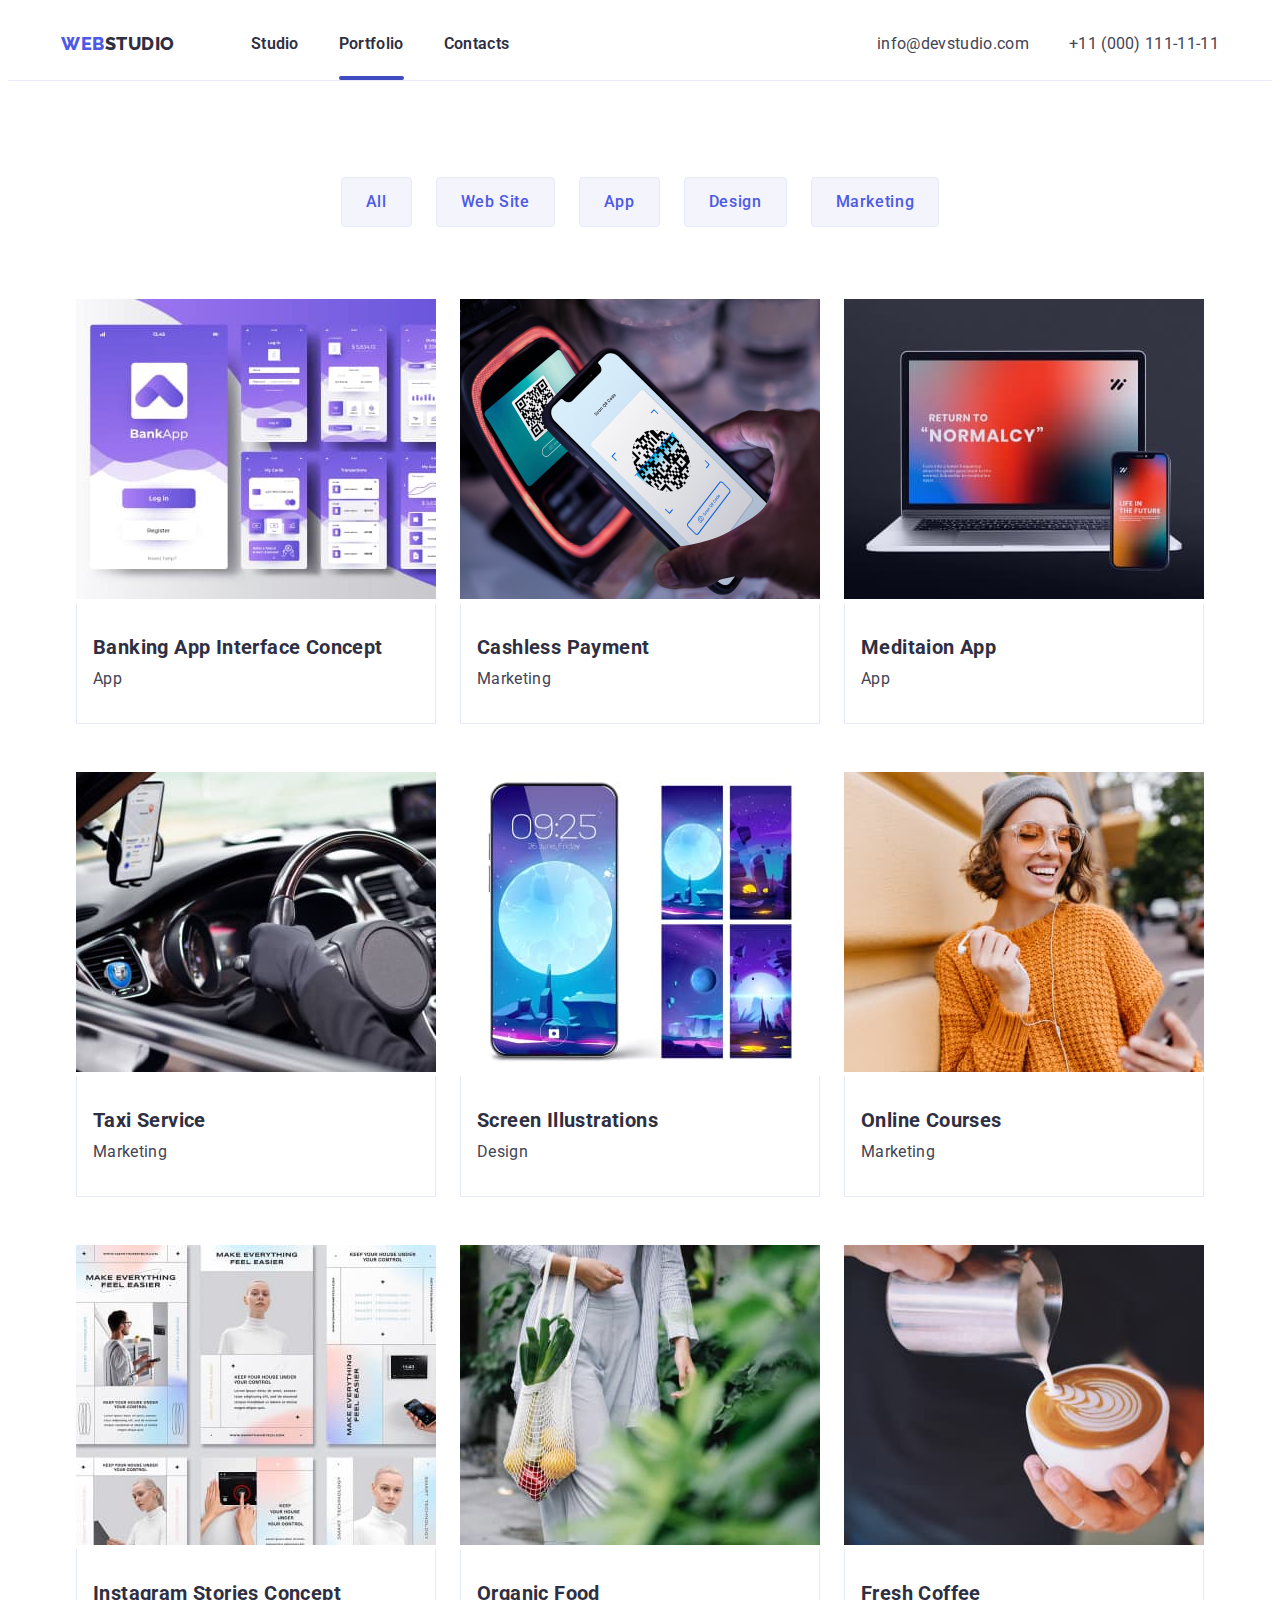
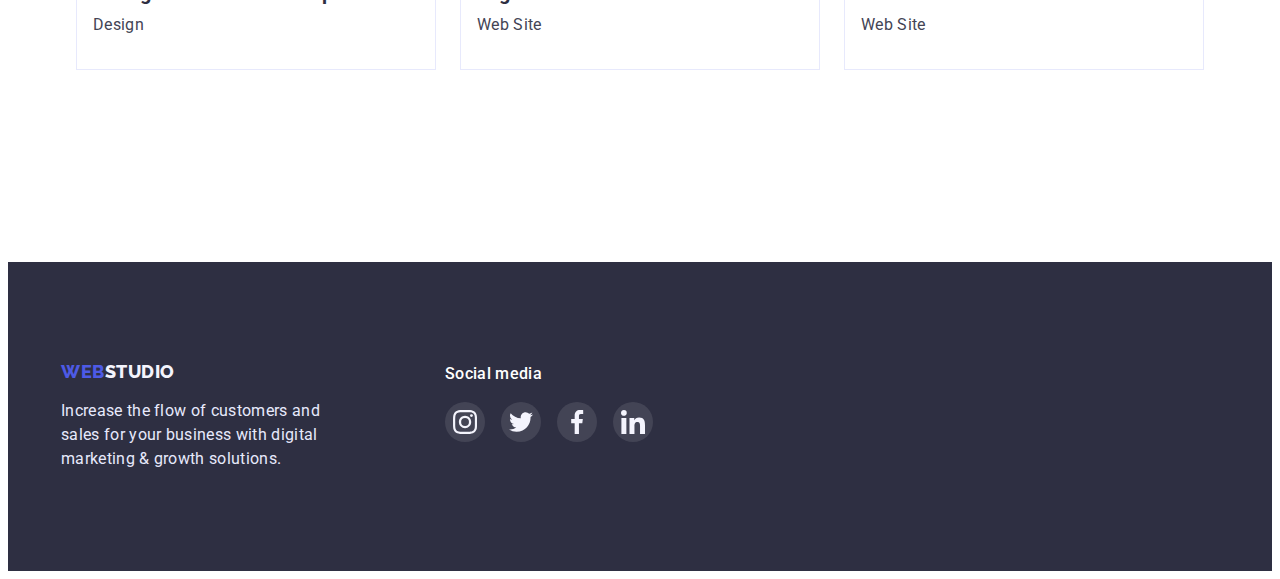
==== portfolio.html @ 74146f87 "add file" ====
<!DOCTYPE html>
<html lang="en">

<head>
    <meta charset="UTF-8">
    <meta http-equiv="X-UA-Compatible" content="IE=edge">
    <meta name="viewport" content="width=device-width, initial-scale=1.0">
    <title>Document</title>
    <link rel="preconnect" href="https://fonts.googleapis.com">
    <link rel="preconnect" href="https://fonts.gstatic.com" crossorigin>
    <link href="https://fonts.googleapis.com/css2?family=Raleway:wght@800&family=Roboto:wght@400;500;700&display=swap"
        rel="stylesheet">
    <link rel="stylesheet" href="https://cdnjs.cloudflare.com/ajax/libs/modern-normalize/1.1.0/modern-normalize.min.css"
        integrity="sha512-wpPYUAdjBVSE4KJnH1VR1HeZfpl1ub8YT/NKx4PuQ5NmX2tKuGu6U/JRp5y+Y8XG2tV+wKQpNHVUX03MfMFn9Q=="
        crossorigin="anonymous" referrerpolicy="no-referrer" />
    <link rel="stylesheet" href="./css/styles.css">
</head>

<body>
    <!--header-->
    <header class="header">
        <div class="container">
            <nav class="header-navigation">
                <a class="logo link" href="./index.html"> <span class="web">WEB</span>STUDIO</a>
                <ul class="header-list list">
                    <li class="header-item text"><a class="header-link link" href="./index.html">Studio</a></li>
                    <li class="header-item text"><a class="header-link link current" href="./portfolio.html">Portfolio</a></li>
                    <li class="header-item text"><a class="header-link link" href="">Contacts</a></li>
                </ul>
            </nav>
            <ul class="header-list list">
                <li><a class="header-mail link text" href="">info@devstudio.com</a></li>
                <li><a class="header-tel link text" href="">+11 (000) 111-11-11</a></li>
            </ul>
        </div>
    </header>
    <main>
        <!--hero-->
        <section class="hero">
            <div class="container">
                <h1 class="visually-hidden">buttons</h1>
                <h2 class="visually-hidden">button</h2>
                <ul class="hero-list-port list">
                    <li class="hero-item-btn"><button class="hero-btn" type="button">All</button></li>
                    <li class="hero-item-btn"><button class="hero-btn" type="button">Web Site</button></li>
                    <li class="hero-item-btn"><button class="hero-btn" type="button">App</button></li>
                    <li class="hero-item-btn"><button class="hero-btn" type="button">Design</button></li>
                    <li class="hero-item-btn"><button class="hero-btn" type="button">Marketing</button></li>
                </ul>
                <ul class="hero-list-port list">
                    <li class="hero-item">
                        <div class="port">
                            <img class="img-port" src="./images/homework2/Banking.jpg" alt="Banking" width="360">
                            <div class="overlay">
                                <p class="overlay-text">14 Stylish and User-Friendly App Design Concepts · Task Manager App · Calorie Tracker App · Exotic Fruit Ecommerce App ·
                                Cloud Storage App</p>
                            </div>
                        </div >
                        <div class="card">
                            <h3 class="hero-headline">Banking App Interface Concept</h3>
                            <p class="hero-text">App</p>
                        </div >
                    </li>
                    <li class="hero-item"><img class="img-port" src="./images/homework2/fone.jpg " alt="fone" width="360">
                        <div class="card">
                            <h3 class="hero-headline">Cashless Payment</h3>
                            <p class="hero-text">Marketing</p>
                        </div >
                    </li>
                    <li class="hero-item"><img class="img-port" src="./images/homework2/Meditaion.jpg" alt="Meditaion" width="360">
                        <div class="card">
                            <h3 class="hero-headline">Meditaion App</h3>
                            <p class="hero-text">App</p>
                        </div >
                    </li>
                    <li class="hero-item"><img class="img-port" src="./images/homework2/taxi.jpg" alt="taxi" width="360">
                        <div class="card">
                            <h3 class="hero-headline">Taxi Service</h3>
                            <p class="hero-text">Marketing</p>
                        </div >
                    </li>
                    <li class="hero-item"><img class="img-port" src="./images/homework2/phone.jpg" alt="phone" width="360">
                        <div class="card">
                            <h3 class="hero-headline">Screen Illustrations</h3>
                            <p class="hero-text">Design</p>
                        </div>
                    </li>
                    <li class="hero-item"><img class="img-port" src="./images/homework2/Online.jpg" alt="Online" width="360">
                        <div class="card">
                            <h3 class="hero-headline">Online Courses</h3>
                            <p class="hero-text">Marketing</p>
                        </div >
                    </li>
                    <li class="hero-item"><img class="img-port" src="./images/homework2/Instagram.jpg" alt="Instagram" width="360">
                        <div class="card">
                            <h3 class="hero-headline">Instagram Stories Concept</h3>
                            <p class="hero-text">Design</p>
                        </div >
                    </li>
                    <li class="hero-item"><img class="img-port" src="./images/homework2/Organic.jpg" alt="Organic" width="360">
                        <div class="card">
                            <h3 class="hero-headline">Organic Food</h3>
                            <p class="hero-text">Web Site</p>
                        </div >
                    </li>
                    <li class="hero-item"><img class="img-port" src="./images/homework2/cofe.jpg" alt="cofe" width="360">
                        <div class="card">
                            <h3 class="hero-headline">Fresh Coffee</h3>
                            <p class="hero-text">Web Site</p>
                        </div >
                    </li>
                </ul>
            </div>
        </section>
    </main>
    <!--footer-->
    <footer class="footer">
        <div class="container flex">
            <div class="footer-left">
                <a class="footer-logo link" href="./index.html"> <span class="web">WEB</span>STUDIO</a>
                <p class="footer-text">Increase the flow of customers and sales for your
                    business with digital marketing &#38; growth solutions.</p>
            </div>
            <div class="social">
                <p class="social-text">Social media</p>
                <ul class="social-list list">
                    <li class="social-item"><a class="social-link link" href="">
                            <svg class="social-icon" width="24" height="24">
                                <use xlink:href="./images/icons.svg#icon-instagram"></use>
                            </svg>
                        </a></li>
                    <li class="social-item"><a class="social-link link" href="">
                            <svg class="social-icon" width="24" height="24">
                                <use xlink:href="./images/icons.svg#icon-twitter"></use>
                            </svg>
                        </a></li>
                    <li class="social-item"><a class="social-link link" href="">
                            <svg class="social-icon" width="24" height="24">
                                <use xlink:href="./images/icons.svg#icon-facebook"></use>
                            </svg>
                        </a></li>
                    <li class="social-item"><a class="social-link link" href="">
                            <svg class="social-icon" width="24" height="24">
                                <use xlink:href="./images/icons.svg#icon-linkedin"></use>
                            </svg>
                        </a></li>
                </ul>
            </div>
        </div>
    </footer>
</body>

</html>
---- css/styles.css ----
:root {
--primary-color: #2E2F42;
--secondary-color: #434455;
--primary-btn: #4D5AE5;
--secondary-btn: #FFFFFF;
--cub: cubic-bezier(0.4, 0, 0.2, 1);
}

.list{list-style: none;}
.link{text-decoration: none;}

.container {
width: 1158px;
padding-left: 15px;
padding-right: 15px;
margin: 0 auto;
}

p,
h1,
h2,
h3,
h4,
h5,
h6 {
margin: 0;
}

ul {
margin: 0;
padding-left: 0;
}

.visually-hidden {
position: absolute;
width: 1px;
height: 1px;
margin: -1px;
border: 0;
padding: 0;

white-space: nowrap;
clip-path: inset(100%);
clip: rect(0 0 0 0);
overflow: hidden;
}

body {
font-family: "roboto", sans-serif;
color: var(--primary-color);
}

/* -----header----- */
.text{
font-size: 16px;
line-height: 1.5;
letter-spacing: 0.02em;
}
.header-list{
display: flex;
margin-left: auto;
gap: 40px;
}

.header {
background-color: #FFFFFF;
padding-top: 24px;
padding-bottom: 24px;
border-bottom: 1px solid #E7E9FC;
}

.header>.container{display: flex;}

.logo{
font-family: 'Raleway', sans-serif;
font-weight: 800;
font-size: 18px;
line-height: 1.33;
letter-spacing: 0.03em;
color: #2E2F42;
margin-right: 76px;
}

.web{color: var(--primary-btn);}

.header-link {
font-weight: 600;
color: var(--primary-color);
transition: color 250ms var(--cub);
}

.header-link:hover,
.header-link:focus{
color: var(--primary-btn);
}

.header-mail {
color: var(--secondary-color);
transition: color 250ms var(--cub);
}
.header-tel {
color: var(--secondary-color);
transition: color 250ms var(--cub);
}

.header-mail:hover,
.header-mail:focus {
color: var(--primary-btn);
}
.header-tel:hover,
.header-tel:focus {
color: var(--primary-btn);
}

.header-navigation
{display: flex;}


.header-item{
    position: relative;
}


.header-list .header-link.current::after{
    position: absolute;
    left: 0;
    bottom: -24px;
    content: "";    
    display: block;
    width: 100%;
    height: 4px;
    background-color: #404BBF;
    border-radius: 2px;

}

/* ------hero----- */ 
.hero{
padding-top: 96px;
padding-bottom: 120px;
}

.port{
    position: relative;
    overflow: hidden;
}

.overlay {
    position: absolute;
    left: 0;
    top:100%;
    width: 100%;
    height: 100%;
    background-color: var(--primary-btn);
    transition-duration: 250ms;

}

.overlay-text{
    padding: 40px 32px;
    font-weight: 400;
font-size: 16px;
line-height: 1.5;
letter-spacing: 0.02em;
color: #F4F4FD;
}

.hero-item:hover .overlay{
    transform: translateY(-100%);
}


.hero-index{
max-width: 1440px;
margin: auto;
padding-top: 188px;
padding-bottom: 188px;
background-image: linear-gradient(
    rgba(46, 47, 66, 0.7),
    rgba(46, 47, 66, 0.7)),
url(../images/hero-bg-index.jpg);
background-repeat: no-repeat;
background-position: center;

}


.hero-title {
font-size: 36px;
line-height: 1.11;
letter-spacing: 0.02em;
color: var(--primary-color);
}

.hero-list{
display: flex;
justify-content: space-between;
gap: 24px;
}

.hero-icon{
display: flex;
justify-content: space-between;
gap: 24px;
}


.hero-item-index{
width: 264px;
}

.hero-item {
transition: box-shadow 250ms var(--cub);
}

.hero-item:hover,
.hero-item:focus{
box-shadow: 
0px 1px 6px rgba(46, 47, 66, 0.08),
0px 1px 1px rgba(46, 47, 66, 0.16), 
0px 2px 1px rgba(46, 47, 66, 0.08);
}

.hero-list-port
{display: flex;
gap: 24px;
flex-wrap: wrap;
justify-content: center;
row-gap: 48px;
margin-bottom: 72px;
}

.card{
padding: 32px 16px;
border: 1px solid #E7E9FC;
border-top: none;
}

.hero-text {
margin-top: 8px;
}

.hero-main {
font-weight: 700;
font-size: 56px;
line-height: 1.07;
letter-spacing: 0.02em;
color: #FFFFFF;
text-align: center;
width: 496px;
margin: auto;
}

.hero-btn {
font-family: inherit;
font-weight: 500;
font-size: 16px;
line-height: 1.5;
letter-spacing: 0.04em;
color: var(--primary-btn);
cursor: pointer;
background-color: #F4F4FD;
border-radius: 4px;
border: 1px solid #E7E9FC;
padding: 12px 24px;
transition: 
background-color 250ms var(--cub),
box-shadow 250ms var(--cub),
color 250ms var(--cub);
}

.hero-index-btn{
font-family: inherit;
font-weight: 500;
font-size: 16px;
line-height: 1.5;
letter-spacing: 0.04em;
color:var(--secondary-btn);
cursor: pointer;
background-color:var(--primary-btn);
box-shadow: 0px 4px 4px rgba(0, 0, 0, 0.15);
border-radius: 4px;
padding: 12px 32px;
margin: auto;
display: block;
margin-top: 48px;
border-color: transparent;
transition: 
background-color 250ms var(--cub),
box-shadow 250ms var(--cub);
}

.hero-index-btn:hover,
.hero-index-btn:focus {
box-shadow: 
0px 1px 6px rgba(46, 47, 66, 0.08), 
0px 1px 1px rgba(46, 47, 66, 0.16), 
0px 2px 1px rgba(46, 47, 66, 0.08); 
background-color: #404BBF;
}

.hero-btn:hover,
.hero-btn:focus {
color: #FFFFFF;
background-color: var(--primary-btn);
box-shadow: 
0px 3px 1px rgba(0, 0, 0, 0.1),
0px 2px 1px rgba(0, 0, 0, 0.08),
0px 2px 2px rgba(0, 0, 0, 0.12);
}

.hero-headline {
font-size: 20px;
line-height: 1.2;
letter-spacing: 0.02em;
color: var(--primary-color);
}

.hero-headline-index{
font-weight: 500;
font-size: 20px;
line-height: 1.2;
letter-spacing: 0.02em;
margin-bottom: 8px;

}
.hero-text {
font-size: 16px;
line-height: 1.5;
letter-spacing: 0.02em;
color: var(--secondary-color);
}

.hero-text-index{
font-size: 16px;
line-height: 1.5;
letter-spacing: 0.02em;
color: var(--secondary-color);
margin-bottom: 8px;
}

/* -----Our goal------ */

.our-goal{
display: flex;
justify-content: space-between;
padding-top: 120px;
padding-bottom: 120px;
margin: 0 auto;
}

.our-goal-icon{}

.our-icon {
width: 264px;
height: 112px;
display: flex;
align-items: center;
justify-content: center;
background-color: #F4F4FD;
border-radius: 4px;
margin-bottom: 8px;
}

/* -----What-index----- */

.what-title-index{
margin-bottom: 72px;
text-align: center;
font-size: 36px;
line-height: 1.11;
letter-spacing: 0.02em;
}

.what-index {
padding-bottom: 120px;
}

/* -----our-team----- */
.our-team {
padding-top: 120px;
padding-bottom: 110px;
background-color:  #F4F4FD;
}
.our-team-title{
text-align: center;
margin-bottom: 72px;
font-size: 36px;
line-height: 1.11;
letter-spacing: 0.02em;
}

.our-team-name{
text-align: center;
padding: 32px 16px;
}

.out-team-item{
background: #FFFFFF;
box-shadow: 
0px 1px 6px rgba(46, 47, 66, 0.08), 
0px 1px 1px rgba(46, 47, 66, 0.16), 
0px 2px 1px rgba(46, 47, 66, 0.08);
border-radius: 0px 0px 4px 4px;
}

.our-soc-list{
display: flex;
justify-content: center;
gap: 24px;
}
.our-soc-item {
width: 40px;
height: 40px;
}
.our-soc-link {
width: 100%;
height: 100%;
background-color: var(--primary-btn);
border-radius: 50%;
display: flex;
align-items: center;
justify-content: center;
transition: 
background-color 250ms var(--cub);
}

.our-soc-link:hover,
.our-soc-link:focus {
background-color: #404BBF;
}

/* -----customers----- */

.customers {
padding-top: 130px;
padding-bottom: 120px;
}

.customers-title {
text-align: center;
margin-bottom: 72px;
font-size: 36px;
line-height: 1.11;
letter-spacing: 0.02em;
}

.customers-list{
display: flex;
gap: 24px;
}

.customers-item{
width: calc((100%-120px)/6);
height: 88px;
}

.customers-link{
width: 100%;
height: 100%;
border: 1px solid #8E8F99;
border-radius: 4px;
display: flex;
align-items: center;
justify-content: center;
transition: 
border-color 250ms var(--cub),
}

.customers-icon{
fill: #8e8f99;
transition: fill 250ms var(--cub);
}

.customers-link:hover,
.customers-link:focus {
border-color:var(--primary-btn);
}

.customers-link:hover .customers-icon{
fill:var(--primary-btn);
}
.customers-link:focus .customers-icon{
fill:var(--primary-btn);
}

/* -----footer----- */

.footer {
padding-top: 100px;
padding-bottom: 100px;
background-color:#2E2F42;
}

.flex {
    display: flex;
}

.footer-logo {
font-family: 'Raleway';
font-weight: 800;
font-size: 18px;
line-height: 1.16;
letter-spacing: 0.03em;
text-transform: uppercase;
color: #F4F4FD;
display: block;
margin-bottom: 16px;
}


.footer-text {
font-size: 16px;
line-height: 1.5;
letter-spacing: 0.02em;
color: #E7E9FC;
width: 264px;
}

.social {
margin-left: 120px;
}
.social-text {
font-weight: 500;
font-size: 16px;
line-height: 1.5;
letter-spacing: 0.02em;
color: #FFFFFF;
margin-bottom: 16px;
}
.social-list {
display: flex;
gap: 16px;
}

.social-item {
width: 40px;
height: 40px;

}
.social-link {
width: 100%;
height: 100%;
background-color: rgba(255, 255, 255, 0.1);
border-radius: 50%;
display: flex;
align-items: center;
justify-content: center;
transition: 
background-color 250ms var(--cub);
}

.social-link:hover,
.social-link:focus {
background-color: #31D0AA;
}

/* -----modal----- */

.backdrop{
    position: fixed;
    top: 0;
    width: 100%;
    height: 100%;
    background-color:rgba(46, 47, 66, 0.4);
    transition: 
    opacity 250ms var(--cub), visibility 250ms var(--cub);
}

.modal {
    position: absolute;
    top: 50%;
    left: 50%;
    width: 408px;
    min-height: 576px;
    background-color: #FCFCFC;
    box-shadow: 
    0px 1px 1px rgba(0, 0, 0, 0.14),
    0px 1px 3px rgba(0, 0, 0, 0.12),
    0px 2px 1px rgba(0, 0, 0, 0.2);
    border-radius: 4px;
    transform: translate(-50%,-50%) scaleX(1);
    transition: transform 550ms var(--cub);
    }

.backdrop.is-hidden .modal{
    transform: translate(-50%,-50%) scaleX(0);
}

.modal-close {
    position: absolute;
    top: 24px;
    right: 24px;
    width: 24px;
    height: 24px;
    border-radius: 50%;
    background: #E7E9FC;
    border: 1px solid rgba(0, 0, 0, 0.1);
    padding: 0;
    margin: 0;
    display: flex;
    justify-content: center;
    align-items: center;
}

.is-hidden{
    opacity: 0;
    visibility: hidden;
    pointer-events: none;
}
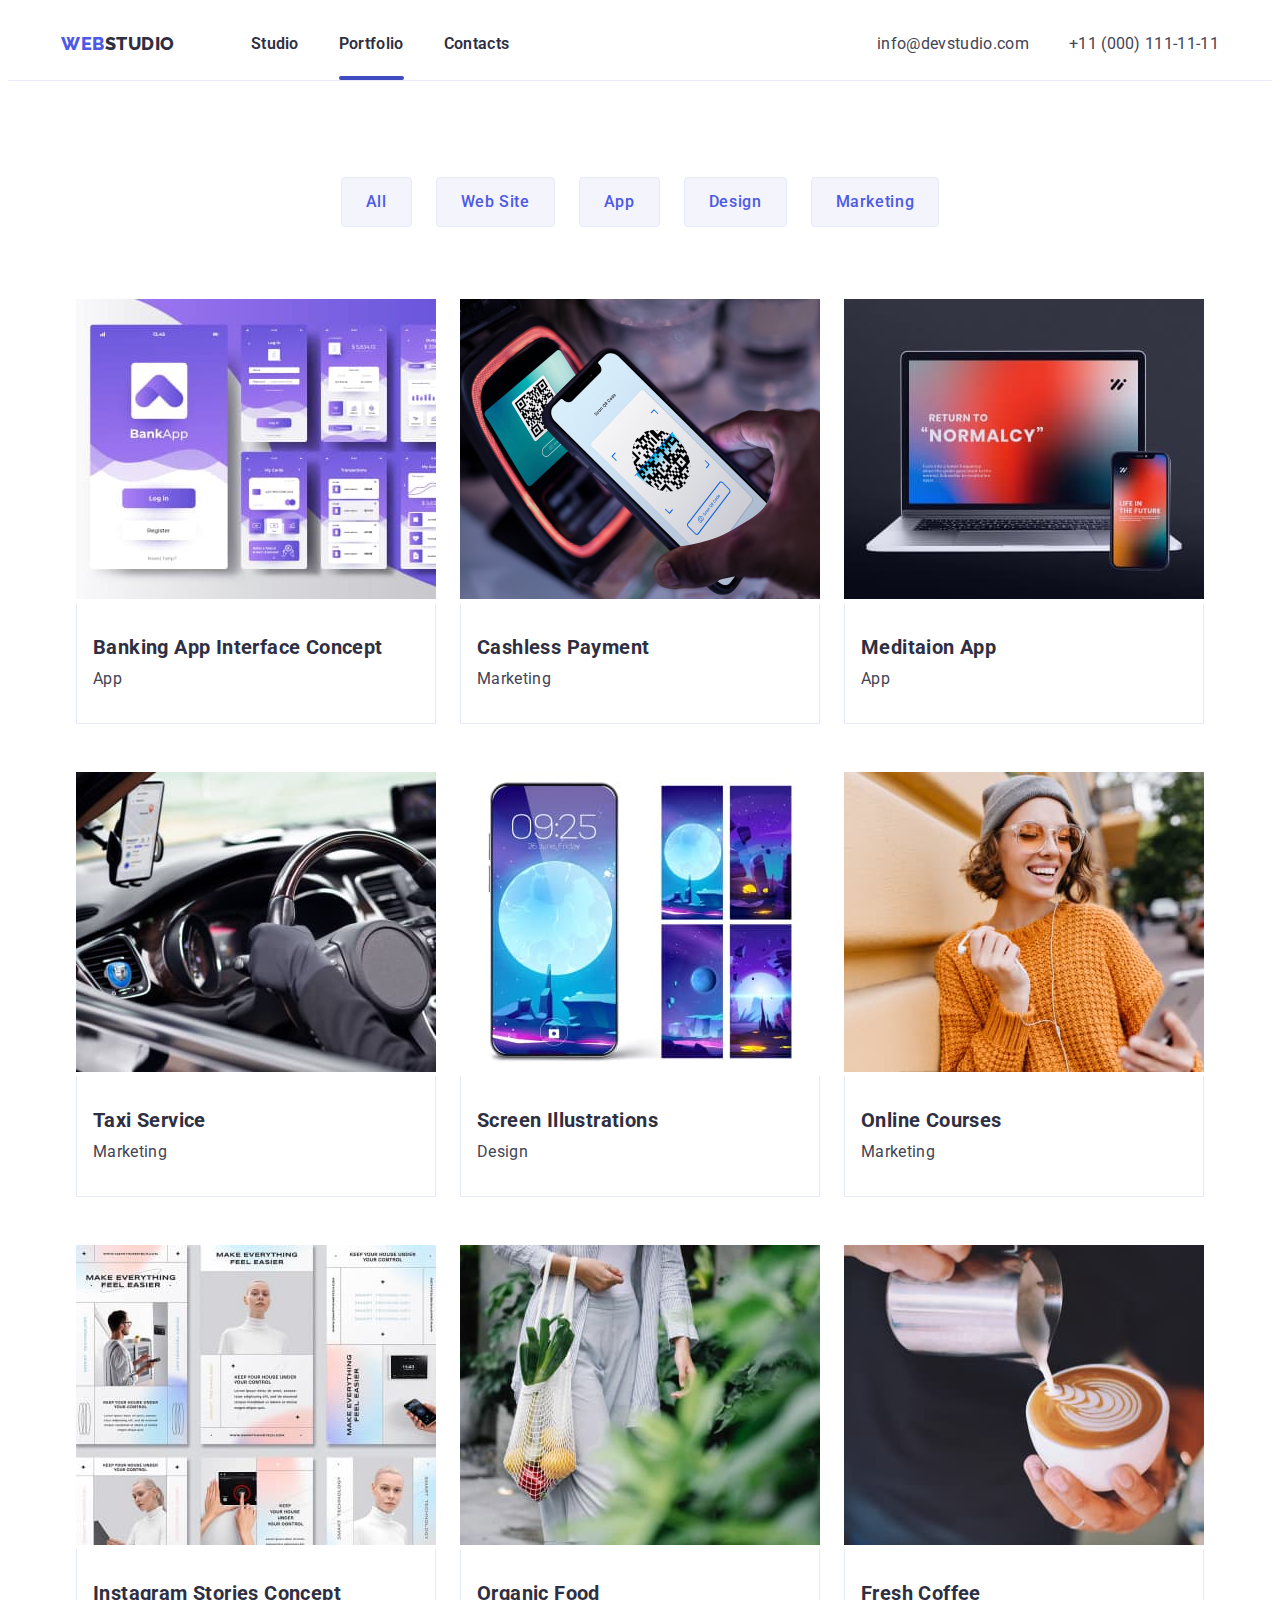
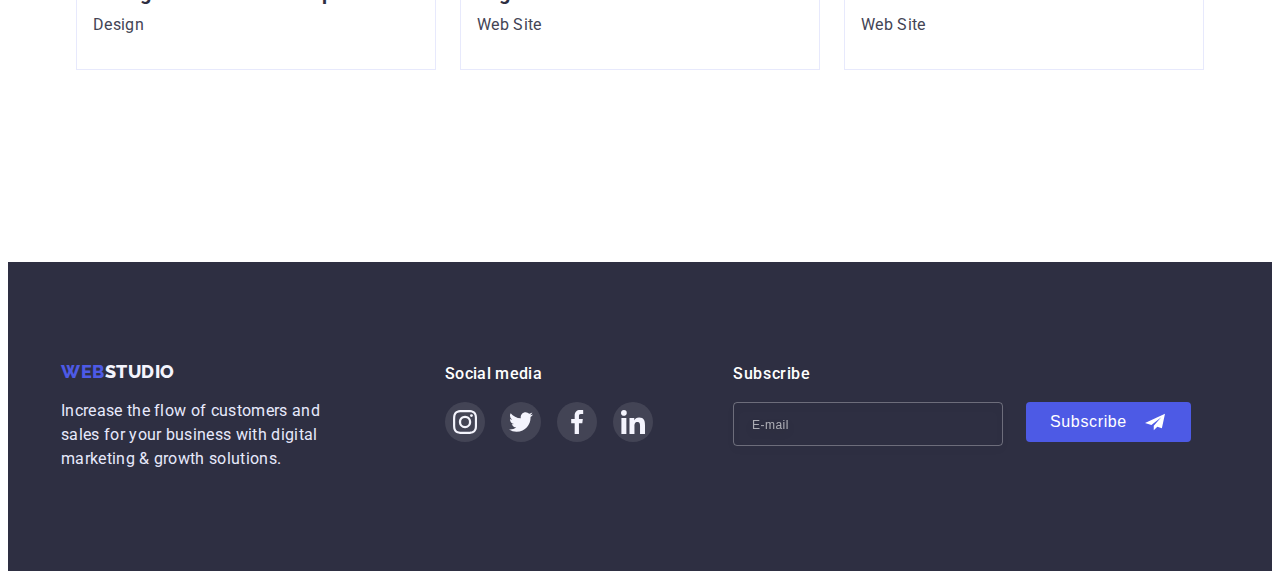
==== commit d30a2e22: "final" ====
--- a/portfolio.html
+++ b/portfolio.html
@@ -146,6 +146,17 @@
                         </a></li>
                 </ul>
             </div>
+            <div class="footer-form">
+                <p class="footer-email">Subscribe</p>
+                <form class="footer-subscribe">
+                    <input type="email" class="footer-input" name="email" id="email" placeholder="E-mail">
+                    <button type="submit" class="footer-submit"> <span class="sub-text">Subscribe</span>
+                    <svg class="sub-icon" width="24" height="20">
+                        <use xlink:href="./images/icons.svg#plane"></use>
+                    </svg>
+                </button>
+                </form>
+            </div>
         </div>
     </footer>
 </body>
--- a/css/styles.css
+++ b/css/styles.css
@@ -573,6 +573,7 @@
     left: 50%;
     width: 408px;
     min-height: 576px;
+    padding: 24px;
     background-color: #FCFCFC;
     box-shadow: 
     0px 1px 1px rgba(0, 0, 0, 0.14),
@@ -580,7 +581,7 @@
     0px 2px 1px rgba(0, 0, 0, 0.2);
     border-radius: 4px;
     transform: translate(-50%,-50%) scaleX(1);
-    transition: transform 550ms var(--cub);
+    transition: transform 250ms var(--cub);
     }
 
 .backdrop.is-hidden .modal{
@@ -588,9 +589,6 @@
 }
 
 .modal-close {
-    position: absolute;
-    top: 24px;
-    right: 24px;
     width: 24px;
     height: 24px;
     border-radius: 50%;
@@ -601,6 +599,17 @@
     display: flex;
     justify-content: center;
     align-items: center;
+    margin-left: auto;
+    margin-bottom: 24px;
+    transition-duration:  250ms;
+    transition-property: background-color, fill;
+    transition-timing-function: var(--cub);
+}
+
+.modal-close:hover,
+.modal-close:focus {
+background-color:#404BBF;
+fill: #FFFFFF;
 }
 
 .is-hidden{
@@ -608,3 +617,195 @@
     visibility: hidden;
     pointer-events: none;
 }
+
+.modal-title{
+font-weight: 500;
+font-size: 16px;
+line-height: 1.5;
+text-align: center;
+letter-spacing: 0.02em;
+color: var(--primary-color);
+margin-bottom: 14px;
+}
+
+.modal-input {
+    width: 100%;
+    height: 40px;
+    border: 1px solid rgba(33, 33, 33, 0.2);
+    border-radius: 4px;
+    background-color: transparent;
+    font-size: 18px;
+    padding-left: 38px;
+    outline: none;
+}
+
+.modal-input:focus{
+border-color: var(--primary-btn);
+}
+
+.modal-input:focus + .form-icon{
+fill: var(--primary-btn);
+}
+
+.modal-label{
+font-size: 12px;
+line-height: 1.33;
+letter-spacing: 0.04em;
+color: #8E8F99;
+margin-bottom:4px;
+display: block;
+}
+
+.btn-submit {
+width: 169px;
+height: 56px;
+padding: 16px 32px;
+color: #FFFFFF;
+background-color: var(--primary-btn);
+box-shadow: 0px 4px 4px rgba(0, 0, 0, 0.15);
+border-radius: 4px;
+border: none;
+}
+
+.form-icon {
+position: absolute;
+top: 50%;
+transform: translateY(-50%);
+left: 16px;
+}
+
+.form-field{
+position: relative;
+margin-bottom: 8px;
+}
+
+.modal-comment {
+width: 100%;
+height: 120px;
+border: 1px solid rgba(33, 33, 33, 0.2);
+border-radius: 4px;
+outline: none;
+background-color: transparent;
+padding: 8px 16px;
+resize: none;
+}
+
+.modal-comment::placeholder{
+font-size: 12px;
+line-height: 1.33;
+letter-spacing: 0.04em;
+color: rgba(117, 117, 117, 0.5);
+}
+
+.modal-comment:focus{
+border-color: var(--primary-btn);
+}
+
+.label-check{
+font-size: 12px;
+line-height: 1.33;
+letter-spacing: 0.04em;
+color: #757575;
+display: flex;
+}
+
+.form-check{
+    margin-top: 16px;
+    margin-bottom: 24px;
+}
+
+.form-btn{
+    display: flex;
+    justify-content: center;
+}
+/* .label-check::before{
+content: "";
+width: 16px;
+height: 16px;
+border: 1.25px solid var(--primary-color);
+border-radius: 2px;
+display: block;
+margin-right: 8px;
+}
+
+.input-check:checked + .label-check::before {
+background-color:#404BBF;
+border: none;
+background-image: url(../images/check.svg);
+background-repeat: no-repeat;
+background-position: center;
+} */
+.label-check span{
+    width: 16px;
+    height: 16px;
+    border: 1.25px solid var(--primary-color);
+    border-radius: 2px;
+    margin-right: 8px;
+    display: flex;
+    align-items: center;
+    justify-content: center;
+    fill: transparent;
+}
+
+.input-check:checked + .label-check span {
+    background-color:#404BBF;
+    border: none;
+    fill: #F4F4FD;
+}
+
+.footer-subscribe{
+    display: flex;
+}
+
+.footer-email {
+font-weight: 500;
+font-size: 16px;
+line-height: 1.5;
+display: flex;
+align-items: center;
+text-align: center;
+letter-spacing: 0.04em;
+color: #FFFFFF;
+margin-bottom: 16px;
+}
+
+.footer-input{
+width: 264px;
+height: 40px;
+border: 1px solid rgba(255, 255, 255, 0.3);
+filter: drop-shadow(0px 4px 4px rgba(0, 0, 0, 0.15));
+border-radius: 4px;
+background-color: transparent;
+outline: none;
+}
+
+.footer-input::placeholder{
+font-size: 12px;
+line-height: 2;
+letter-spacing: 0.04em;
+color: rgba(255, 255, 255, 0.6);
+padding-left: 16px;
+}
+
+.footer-submit {
+width: 165px;
+height: 40px;
+margin-left: 23px;
+padding: 8px 24px;
+background-color:var(--primary-btn);
+border-radius: 4px;
+border: none;
+display: flex;
+align-items: center;
+gap: 16px;
+}
+
+.sub-text{
+font-weight: 500;
+font-size: 16px;
+line-height: 1.5;
+letter-spacing: 0.04em;
+color: #FFFFFF;
+}
+
+.footer-form {margin-left: 80px;}